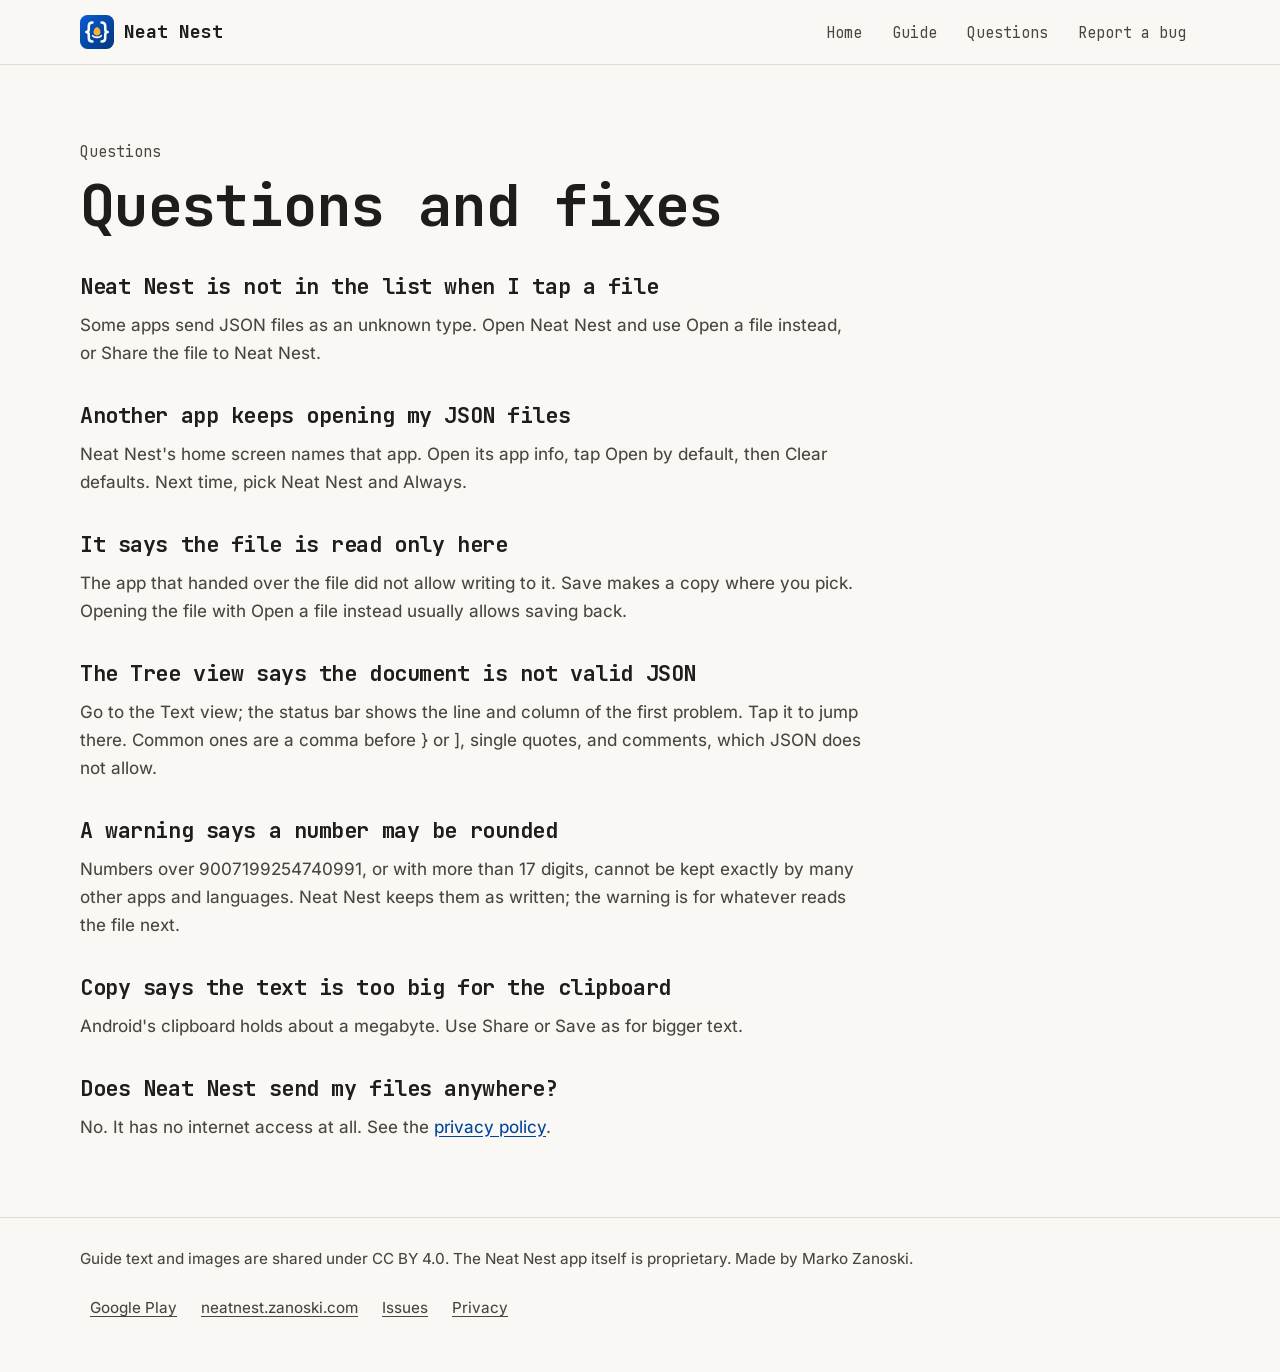
==== docs/faq.html @ 6b52fc8f "Neat Nest user guide and issue forms" ====
<!doctype html>
<html lang="en">
<head>
<meta charset="utf-8">
<meta name="viewport" content="width=device-width, initial-scale=1, viewport-fit=cover">
<title>Questions · Neat Nest user guide</title>
<meta name="description" content="Answers to common questions about Neat Nest.">
<meta property="og:title" content="Questions · Neat Nest user guide">
<meta property="og:description" content="Answers to common questions about Neat Nest.">
<link rel="icon" href="img/icon.svg" type="image/svg+xml">
<link rel="stylesheet" href="style.css">
</head>
<body>
<a class="skip" href="#main">Skip to content</a>
<header class="bar">
  <div class="wrap">
    <a class="brand" href="index.html"><img src="img/icon.svg" alt="" width="34" height="34"><span>Neat Nest</span></a>
    <nav aria-label="Guide pages"><a href="index.html">Home</a><a href="guide.html">Guide</a><a href="faq.html" aria-current="page">Questions</a><a href="report.html">Report a bug</a></nav>
  </div>
</header>
<main id="main" class="page">
  <div class="wrap">
    <p class="kicker">Questions</p>
    <h1>Questions and fixes</h1>
    <article>
    <h2>Neat Nest is not in the list when I tap a file</h2>
    <p>Some apps send JSON files as an unknown type. Open Neat Nest and use Open a file instead, or Share the file to Neat Nest.</p>
    <h2>Another app keeps opening my JSON files</h2>
    <p>Neat Nest's home screen names that app. Open its app info, tap Open by default, then Clear defaults. Next time, pick Neat Nest and Always.</p>
    <h2>It says the file is read only here</h2>
    <p>The app that handed over the file did not allow writing to it. Save makes a copy where you pick. Opening the file with Open a file instead usually allows saving back.</p>
    <h2>The Tree view says the document is not valid JSON</h2>
    <p>Go to the Text view; the status bar shows the line and column of the first problem. Tap it to jump there. Common ones are a comma before } or ], single quotes, and comments, which JSON does not allow.</p>
    <h2>A warning says a number may be rounded</h2>
    <p>Numbers over 9007199254740991, or with more than 17 digits, cannot be kept exactly by many other apps and languages. Neat Nest keeps them as written; the warning is for whatever reads the file next.</p>
    <h2>Copy says the text is too big for the clipboard</h2>
    <p>Android's clipboard holds about a megabyte. Use Share or Save as for bigger text.</p>
    <h2>Does Neat Nest send my files anywhere?</h2>
    <p>No. It has no internet access at all. See the <a href="https://neatnest.zanoski.com/privacy">privacy policy</a>.</p>
    </article>
  </div>
</main>
<footer>
  <div class="wrap">
    <span>Guide text and images are shared under CC BY 4.0. The Neat Nest app itself is proprietary. Made by Marko Zanoski.</span>
    <nav aria-label="Footer"><a href="https://play.google.com/store/apps/details?id=com.zanoshky.neatnest">Google Play</a><a href="https://neatnest.zanoski.com">neatnest.zanoski.com</a><a href="https://github.com/Zanoshky/neat-nest-app/issues">Issues</a><a href="https://neatnest.zanoski.com/privacy">Privacy</a></nav>
  </div>
</footer>
</body>
</html>
---- docs/style.css ----
@font-face { font-family: Inter; src: url(fonts/inter-regular.woff2) format("woff2"); font-weight: 400; font-display: swap; }
@font-face { font-family: Inter; src: url(fonts/inter-semibold.woff2) format("woff2"); font-weight: 600; font-display: swap; }
@font-face { font-family: "JetBrains Mono"; src: url(fonts/JetBrainsMono-Regular.woff2) format("woff2"); font-weight: 400; font-display: swap; }
@font-face { font-family: "JetBrains Mono"; src: url(fonts/JetBrainsMono-Bold.woff2) format("woff2"); font-weight: 700; font-display: swap; }

/* dev.zanoski.com's palette, the same one the app uses (Ink.kt), lifted to 7:1 for text. */
:root {
  color-scheme: light dark;
  --bg: #faf8f5; --card: #fff; --muted: #f2efe9; --hover: #efeae1; --border: #e1ddd6;
  --text: #1f1c19; --soft: #4b453f; --primary: #00449c; --on-primary: #f8fafc;
  --success: #0a5426; --warning: #6b4504; --danger: #9c0d0d;
  --k: #1f1c19; --s: #9a1010; --n: #0b5035; --l: #221199;
  --add: rgba(10, 84, 38, .12); --rem: rgba(156, 13, 13, .1); --chg: rgba(107, 69, 4, .13);
  --sans: Inter, system-ui, -apple-system, "Segoe UI", Roboto, sans-serif;
  --mono: "JetBrains Mono", ui-monospace, SFMono-Regular, Menlo, Consolas, monospace;
  --wrap: min(1120px, 100% - 40px);
}
@media (prefers-color-scheme: dark) {
  :root {
    --bg: #141217; --card: #1b191f; --muted: #232027; --hover: #2a2730; --border: #2d2a32;
    --text: #f1f0f4; --soft: #bab7c4; --primary: #80b8ff; --on-primary: #020817;
    --success: #1cce5e; --warning: #f7b23b; --danger: #f19e9e;
    --k: #f2abb1; --s: #a8d18a; --n: #dfac7c; --l: #dfac7c;
    --add: rgba(28, 206, 94, .15); --rem: rgba(241, 158, 158, .15); --chg: rgba(247, 178, 59, .15);
  }
}

* { box-sizing: border-box; }
html { -webkit-text-size-adjust: 100%; scroll-behavior: smooth; }
body { margin: 0; background: var(--bg); color: var(--text); font: 400 1.0625rem/1.65 var(--sans); }
a { color: var(--primary); text-underline-offset: .2em; }
:focus-visible { outline: 3px solid var(--primary); outline-offset: 3px; border-radius: 8px; }
.skip { position: absolute; left: 16px; top: -100px; z-index: 50; background: var(--card); color: var(--text); padding: 12px 18px; border-radius: 8px; border: 2px solid var(--primary); }
.skip:focus { top: 16px; }
.wrap { width: var(--wrap); margin-inline: auto; }
h1, h2, h3 { font-family: var(--mono); font-weight: 700; line-height: 1.15; margin: 0; letter-spacing: -.02em; text-wrap: balance; }
h1 { font-size: clamp(2.1rem, 5vw, 3.6rem); }
h2 { font-size: clamp(1.6rem, 3.2vw, 2.4rem); }
h3 { font-size: 1.15rem; }
p { margin: 0; }
img { max-width: 100%; height: auto; }

/* Top bar */
.bar { position: sticky; top: 0; z-index: 20; background: color-mix(in srgb, var(--bg) 88%, transparent); backdrop-filter: blur(12px); -webkit-backdrop-filter: blur(12px); border-bottom: 1px solid var(--border); }
.bar .wrap { display: flex; align-items: center; gap: 12px; min-height: 64px; }
.brand { display: inline-flex; align-items: center; gap: 10px; min-height: 48px; color: var(--text); text-decoration: none; font: 700 1.15rem/1 var(--mono); }
.brand img { width: 34px; height: 34px; }
.bar nav { margin-left: auto; display: flex; gap: 2px; align-items: center; }
.bar nav a { display: inline-flex; align-items: center; min-height: 48px; padding: 0 14px; border-radius: 8px; color: var(--soft); text-decoration: none; font: 400 .95rem var(--mono); }
.bar nav a:hover { background: var(--hover); color: var(--text); }
.bar nav a.get { background: var(--primary); color: var(--on-primary); margin-left: 6px; }
@media (max-width: 760px) { .bar nav .hide-s { display: none; } }

.btn { display: inline-flex; align-items: center; gap: 10px; min-height: 52px; padding: 0 22px; border-radius: 8px; font: 400 1rem var(--mono); text-decoration: none; border: 1px solid var(--border); background: var(--card); color: var(--text); }
.btn:hover { background: var(--hover); }
.btn.main { background: var(--primary); color: var(--on-primary); border-color: var(--primary); }
.btn svg { width: 20px; height: 20px; }

/* Hero */
.hero { padding: clamp(36px, 7vw, 88px) 0 clamp(40px, 6vw, 72px); display: grid; grid-template-columns: 1.05fr .95fr; gap: clamp(28px, 5vw, 64px); align-items: center; }
.hero .over { font: 400 .95rem var(--mono); color: var(--soft); margin-bottom: 16px; }
.hero .lead { margin-top: 20px; font-size: clamp(1.1rem, 1.6vw, 1.25rem); color: var(--soft); max-width: 34em; }
.cta { display: flex; flex-wrap: wrap; gap: 12px; margin-top: 28px; }
.price { margin-top: 18px; color: var(--soft); font-size: .98rem; }
.price b { font: 700 1.3rem var(--mono); color: var(--text); margin-right: 6px; }
@media (max-width: 900px) { .hero { grid-template-columns: 1fr; } }

/* The editor, drawn as in the app */
.ed { background: var(--card); border: 1px solid var(--border); border-radius: 12px; overflow: hidden; font: 400 .9rem/1.6 var(--mono); box-shadow: 0 20px 50px -24px rgba(0, 0, 0, .25); }
.ed .tb { display: flex; flex-wrap: wrap; align-items: center; gap: 6px; padding: 8px; border-bottom: 1px solid var(--border); }
.tabs { display: inline-flex; background: var(--muted); border-radius: 8px; padding: 3px; }
.tabs span { padding: 6px 12px; border-radius: 6px; color: var(--soft); }
.tabs span.on { background: var(--card); color: var(--text); font-weight: 700; border: 1px solid var(--border); }
.badge { display: inline-block; border-radius: 999px; padding: 2px 10px; font: 700 .78rem var(--mono); }
.b-add { color: var(--success); background: var(--add); } .b-rem { color: var(--danger); background: var(--rem); } .b-chg { color: var(--warning); background: var(--chg); }
.rows { padding: 6px 0 10px; }
.row { display: grid; grid-template-columns: 22px 1fr; padding: 3px 12px 3px 6px; white-space: nowrap; overflow: hidden; text-overflow: ellipsis; }
.row i { font-style: normal; text-align: center; color: var(--soft); }
.row.chg { background: var(--chg); } .row.chg i { color: var(--warning); }
.row.add { background: var(--add); } .row.add i { color: var(--success); }
.row.rem { background: var(--rem); } .row.rem i { color: var(--danger); }
.d1 { padding-left: 16px; } .d2 { padding-left: 32px; }
.k { color: var(--k); font-weight: 700; } .s { color: var(--s); } .n { color: var(--n); } .l { color: var(--l); } .p { color: var(--soft); }
.ts { color: var(--success); } .tn { color: var(--primary); } .tb2 { color: var(--warning); }
.pill { background: var(--muted); color: var(--soft); border-radius: 4px; padding: 0 5px; font-size: .78rem; }
.st { display: flex; justify-content: space-between; gap: 12px; padding: 8px 12px; border-top: 1px solid var(--border); font-size: .8rem; color: var(--soft); }
.st .ok { color: var(--success); }

/* Sections */
section { padding: clamp(40px, 6vw, 80px) 0; border-top: 1px solid var(--border); }
section > .wrap > p.sub { margin-top: 12px; color: var(--soft); max-width: 44em; font-size: 1.1rem; }
.grid { display: grid; grid-template-columns: repeat(auto-fit, minmax(260px, 1fr)); gap: 16px; margin-top: 32px; }
.card { background: var(--card); border: 1px solid var(--border); border-radius: 12px; padding: 22px; }
.card h3 { display: flex; align-items: center; gap: 10px; }
.card h3 svg { width: 22px; height: 22px; color: var(--primary); flex: none; }
.card p { margin-top: 10px; color: var(--soft); }
.shots { display: grid; grid-template-columns: repeat(auto-fit, minmax(200px, 1fr)); gap: 16px; margin-top: 32px; }
.shots figure { margin: 0; }
.shots img { border-radius: 14px; border: 1px solid var(--border); display: block; }
.shots figcaption { margin-top: 8px; color: var(--soft); font-size: .95rem; }
.steps { margin: 24px 0 0; padding-left: 1.4em; display: grid; gap: 10px; max-width: 44em; }
.faq { margin-top: 28px; display: grid; gap: 12px; max-width: 52em; }
.faq details { background: var(--card); border: 1px solid var(--border); border-radius: 12px; padding: 4px 20px; }
.faq summary { cursor: pointer; min-height: 52px; display: flex; align-items: center; font-weight: 600; }
.faq details p { padding: 0 0 18px; color: var(--soft); }

/* Policy pages */
.doc { padding: clamp(32px, 6vw, 72px) 0; }
.doc article { max-width: 46em; }
.doc h2 { font-size: 1.35rem; margin-top: 36px; }
.doc p, .doc li { color: var(--soft); }
.doc p { margin-top: 14px; }
.doc ul { padding-left: 1.2em; }
.doc li { margin-top: 8px; }
.doc strong { color: var(--text); }
.eff { font: 400 .9rem var(--mono); }

footer { border-top: 1px solid var(--border); padding: 28px 0 40px; color: var(--soft); font-size: .95rem; }
footer .wrap { display: flex; flex-wrap: wrap; gap: 12px 24px; justify-content: space-between; align-items: center; }
footer nav { display: flex; flex-wrap: wrap; gap: 4px; }
footer nav a { display: inline-flex; align-items: center; min-height: 48px; padding: 0 10px; color: var(--soft); }
footer a[aria-current] { color: var(--text); }

@media (prefers-reduced-motion: reduce) { html { scroll-behavior: auto; } }

/* Guide pages */
.page { padding: clamp(28px, 5vw, 64px) 0 clamp(40px, 6vw, 80px); }
.page article { max-width: 46em; }
.page h1 { margin-bottom: 8px; }
.page h2 { font-size: 1.35rem; margin-top: 36px; }
.page p, .page li, .page dd { color: var(--soft); }
.page p { margin-top: 12px; }
.page dl { margin: 12px 0 0; }
.page dt { font: 700 1rem var(--mono); color: var(--text); margin-top: 14px; }
.page dd { margin: 4px 0 0; }
.kicker { font: 400 .95rem var(--mono); color: var(--soft); margin-bottom: 10px; }
code { font-family: var(--mono); font-size: .92em; background: var(--muted); padding: 1px 6px; border-radius: 4px; color: var(--text); }
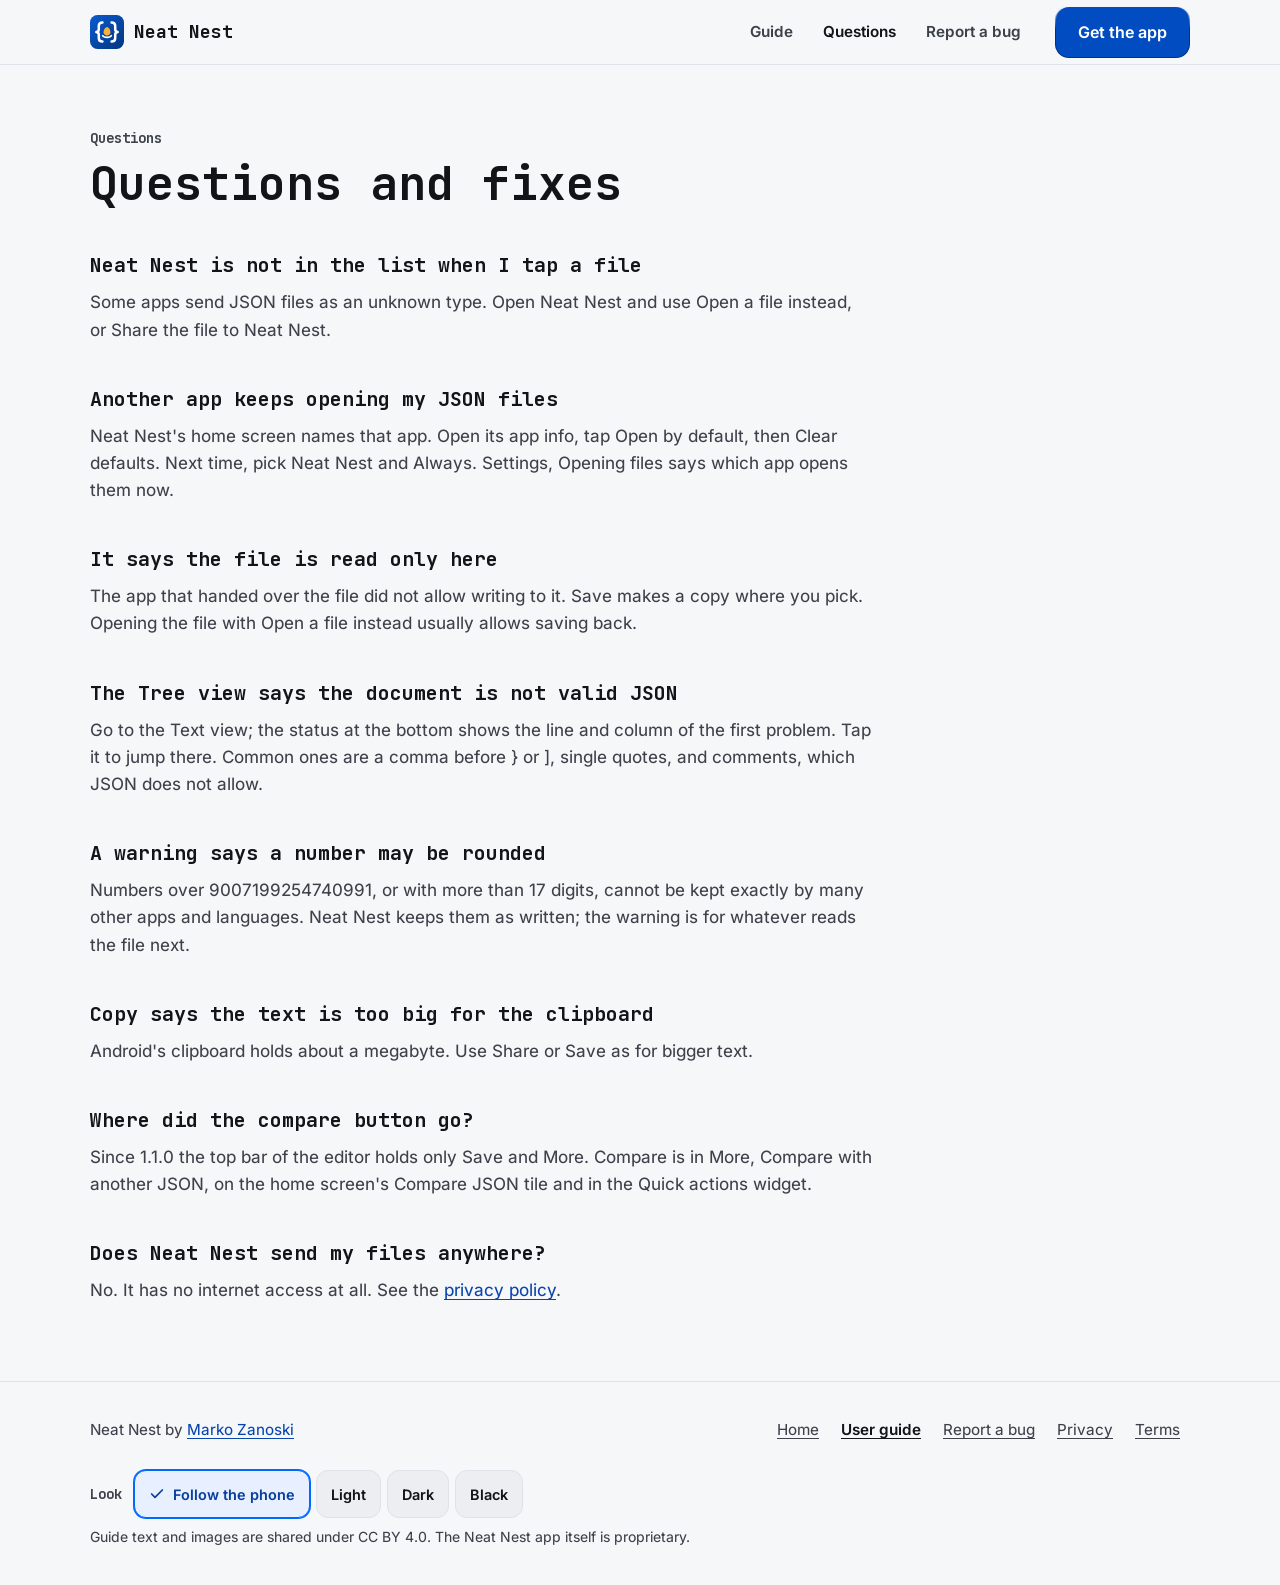
==== commit cce45f83: "Guide on the Zanoshky Standard, written for app 1.1.0 The pages take the shared tokens and parts (mo" ====
--- a/docs/faq.html
+++ b/docs/faq.html
@@ -5,9 +5,14 @@
 <meta name="viewport" content="width=device-width, initial-scale=1, viewport-fit=cover">
 <title>Questions · Neat Nest user guide</title>
 <meta name="description" content="Answers to common questions about Neat Nest.">
+<meta name="theme-color" content="#f6f7f9" media="(prefers-color-scheme: light)">
+<meta name="theme-color" content="#000000" media="(prefers-color-scheme: dark)">
+<script>try{var l=localStorage.getItem('look');if(l==='light'||l==='dark'||l==='black')document.documentElement.dataset.look=l}catch(e){}</script>
 <meta property="og:title" content="Questions · Neat Nest user guide">
 <meta property="og:description" content="Answers to common questions about Neat Nest.">
 <link rel="icon" href="img/icon.svg" type="image/svg+xml">
+<link rel="preload" href="fonts/JetBrainsMono-Bold.woff2" as="font" type="font/woff2" crossorigin>
+<link rel="preload" href="fonts/inter-regular.woff2" as="font" type="font/woff2" crossorigin>
 <link rel="stylesheet" href="style.css">
 </head>
 <body>
@@ -15,7 +20,8 @@
 <header class="bar">
   <div class="wrap">
     <a class="brand" href="index.html"><img src="img/icon.svg" alt="" width="34" height="34"><span>Neat Nest</span></a>
-    <nav aria-label="Guide pages"><a href="index.html">Home</a><a href="guide.html">Guide</a><a href="faq.html" aria-current="page">Questions</a><a href="report.html">Report a bug</a></nav>
+    <nav class="pages" aria-label="Guide pages"><a href="guide.html">Guide</a><a href="faq.html" aria-current="page">Questions</a><a href="report.html">Report a bug</a></nav>
+    <a class="key filled get" href="https://play.google.com/store/apps/details?id=com.zanoshky.neatnest">Get the app</a>
   </div>
 </header>
 <main id="main" class="page">
@@ -26,15 +32,17 @@
     <h2>Neat Nest is not in the list when I tap a file</h2>
     <p>Some apps send JSON files as an unknown type. Open Neat Nest and use Open a file instead, or Share the file to Neat Nest.</p>
     <h2>Another app keeps opening my JSON files</h2>
-    <p>Neat Nest's home screen names that app. Open its app info, tap Open by default, then Clear defaults. Next time, pick Neat Nest and Always.</p>
+    <p>Neat Nest's home screen names that app. Open its app info, tap Open by default, then Clear defaults. Next time, pick Neat Nest and Always. Settings, Opening files says which app opens them now.</p>
     <h2>It says the file is read only here</h2>
     <p>The app that handed over the file did not allow writing to it. Save makes a copy where you pick. Opening the file with Open a file instead usually allows saving back.</p>
     <h2>The Tree view says the document is not valid JSON</h2>
-    <p>Go to the Text view; the status bar shows the line and column of the first problem. Tap it to jump there. Common ones are a comma before } or ], single quotes, and comments, which JSON does not allow.</p>
+    <p>Go to the Text view; the status at the bottom shows the line and column of the first problem. Tap it to jump there. Common ones are a comma before } or ], single quotes, and comments, which JSON does not allow.</p>
     <h2>A warning says a number may be rounded</h2>
     <p>Numbers over 9007199254740991, or with more than 17 digits, cannot be kept exactly by many other apps and languages. Neat Nest keeps them as written; the warning is for whatever reads the file next.</p>
     <h2>Copy says the text is too big for the clipboard</h2>
     <p>Android's clipboard holds about a megabyte. Use Share or Save as for bigger text.</p>
+    <h2>Where did the compare button go?</h2>
+    <p>Since 1.1.0 the top bar of the editor holds only Save and More. Compare is in More, Compare with another JSON, on the home screen's Compare JSON tile and in the Quick actions widget.</p>
     <h2>Does Neat Nest send my files anywhere?</h2>
     <p>No. It has no internet access at all. See the <a href="https://neatnest.zanoski.com/privacy">privacy policy</a>.</p>
     </article>
@@ -42,9 +50,24 @@
 </main>
 <footer>
   <div class="wrap">
-    <span>Guide text and images are shared under CC BY 4.0. The Neat Nest app itself is proprietary. Made by Marko Zanoski.</span>
-    <nav aria-label="Footer"><a href="https://play.google.com/store/apps/details?id=com.zanoshky.neatnest">Google Play</a><a href="https://neatnest.zanoski.com">neatnest.zanoski.com</a><a href="https://github.com/Zanoshky/neat-nest-app/issues">Issues</a><a href="https://neatnest.zanoski.com/privacy">Privacy</a></nav>
+    <span class="by">Neat Nest by <a href="https://zanoski.com">Marko Zanoski</a></span>
+    <nav aria-label="Footer"><a href="https://neatnest.zanoski.com">Home</a><a href="index.html" aria-current="page">User guide</a><a href="report.html">Report a bug</a><a href="https://neatnest.zanoski.com/privacy">Privacy</a><a href="https://neatnest.zanoski.com/terms">Terms</a></nav>
+    <div class="looks" role="group" aria-label="Look"><span aria-hidden="true">Look</span><button type="button" data-look="auto" aria-pressed="false"><svg viewBox="0 0 24 24" fill="none" stroke="currentColor" stroke-width="2.6" stroke-linecap="round" stroke-linejoin="round" aria-hidden="true"><path d="M20 6 9 17l-5-5"/></svg>Follow the phone</button><button type="button" data-look="light" aria-pressed="false"><svg viewBox="0 0 24 24" fill="none" stroke="currentColor" stroke-width="2.6" stroke-linecap="round" stroke-linejoin="round" aria-hidden="true"><path d="M20 6 9 17l-5-5"/></svg>Light</button><button type="button" data-look="dark" aria-pressed="false"><svg viewBox="0 0 24 24" fill="none" stroke="currentColor" stroke-width="2.6" stroke-linecap="round" stroke-linejoin="round" aria-hidden="true"><path d="M20 6 9 17l-5-5"/></svg>Dark</button><button type="button" data-look="black" aria-pressed="false"><svg viewBox="0 0 24 24" fill="none" stroke="currentColor" stroke-width="2.6" stroke-linecap="round" stroke-linejoin="round" aria-hidden="true"><path d="M20 6 9 17l-5-5"/></svg>Black</button></div>
+    <p class="lic">Guide text and images are shared under CC BY 4.0. The Neat Nest app itself is proprietary.</p>
   </div>
 </footer>
+<script>
+(function () {
+  var html = document.documentElement, bs = document.querySelectorAll('.looks button');
+  function show() { var cur = html.dataset.look || 'auto'; bs.forEach(function (b) { b.setAttribute('aria-pressed', String(b.dataset.look === cur)); }); }
+  bs.forEach(function (b) { b.addEventListener('click', function () {
+    var l = b.dataset.look;
+    if (l === 'auto') delete html.dataset.look; else html.dataset.look = l;
+    try { if (l === 'auto') localStorage.removeItem('look'); else localStorage.setItem('look', l); } catch (e) {}
+    show();
+  }); });
+  show();
+})();
+</script>
 </body>
 </html>
--- a/docs/style.css
+++ b/docs/style.css
@@ -1,137 +1,416 @@
-@font-face { font-family: Inter; src: url(fonts/inter-regular.woff2) format("woff2"); font-weight: 400; font-display: swap; }
-@font-face { font-family: Inter; src: url(fonts/inter-semibold.woff2) format("woff2"); font-weight: 600; font-display: swap; }
-@font-face { font-family: "JetBrains Mono"; src: url(fonts/JetBrainsMono-Regular.woff2) format("woff2"); font-weight: 400; font-display: swap; }
-@font-face { font-family: "JetBrains Mono"; src: url(fonts/JetBrainsMono-Bold.woff2) format("woff2"); font-weight: 700; font-display: swap; }
-
-/* dev.zanoski.com's palette, the same one the app uses (Ink.kt), lifted to 7:1 for text. */
+/* Zanoshky Standard tokens for the web. Generated by build.py from tokens.json: edit that, then run it.
+   Light by default; the phone's dark setting gives Black, as the approved mockup pages do;
+   data-look on <html> picks one: light, dark, black, or auto (follow the phone). */
 :root {
   color-scheme: light dark;
-  --bg: #faf8f5; --card: #fff; --muted: #f2efe9; --hover: #efeae1; --border: #e1ddd6;
-  --text: #1f1c19; --soft: #4b453f; --primary: #00449c; --on-primary: #f8fafc;
-  --success: #0a5426; --warning: #6b4504; --danger: #9c0d0d;
-  --k: #1f1c19; --s: #9a1010; --n: #0b5035; --l: #221199;
-  --add: rgba(10, 84, 38, .12); --rem: rgba(156, 13, 13, .1); --chg: rgba(107, 69, 4, .13);
-  --sans: Inter, system-ui, -apple-system, "Segoe UI", Roboto, sans-serif;
-  --mono: "JetBrains Mono", ui-monospace, SFMono-Regular, Menlo, Consolas, monospace;
-  --wrap: min(1120px, 100% - 40px);
+  --zs-fill: #004cc0;
+  --zs-on-fill: #ffffff;
+  --zs-glow: #0068ff;
+  --zs-mono: "JetBrains Mono", ui-monospace, "SF Mono", Menlo, Consolas, monospace;
+  --zs-sans: "Inter", system-ui, -apple-system, "Segoe UI", Roboto, sans-serif;
+  --zs-fs: 1;
+  --zs-type-screen-title: calc(27px * var(--zs-fs));
+  --zs-type-app-bar-title: calc(22px * var(--zs-fs));
+  --zs-type-pro-headline: calc(22px * var(--zs-fs));
+  --zs-type-sheet-title: calc(18px * var(--zs-fs));
+  --zs-type-sheet-title-big: calc(22px * var(--zs-fs));
+  --zs-type-section-label: calc(13px * var(--zs-fs));
+  --zs-type-panel-value: calc(19px * var(--zs-fs));
+  --zs-type-number: calc(20px * var(--zs-fs));
+  --zs-type-version: calc(17px * var(--zs-fs));
+  --zs-type-body: calc(15px * var(--zs-fs));
+  --zs-type-key: calc(15px * var(--zs-fs));
+  --zs-type-key-main: calc(16px * var(--zs-fs));
+  --zs-type-header-key: calc(13px * var(--zs-fs));
+  --zs-type-item-name: calc(15px * var(--zs-fs));
+  --zs-type-feature-name: calc(15px * var(--zs-fs));
+  --zs-type-pitch: calc(14.5px * var(--zs-fs));
+  --zs-type-hint: calc(14px * var(--zs-fs));
+  --zs-type-small: calc(13.5px * var(--zs-fs));
+  --zs-type-feature-line: calc(13px * var(--zs-fs));
+  --zs-type-nav-label: calc(12.5px * var(--zs-fs));
+  --zs-type-chip: calc(12.5px * var(--zs-fs));
+  --zs-type-meta: calc(12.5px * var(--zs-fs));
+  --zs-type-axis: calc(12px * var(--zs-fs));
+  --zs-r-plate: 16px;
+  --zs-r-key: 14px;
+  --zs-r-key-focus-inner: 10px;
+  --zs-r-header-key: 12px;
+  --zs-r-icon-button: 12px;
+  --zs-r-row: 12px;
+  --zs-r-note: 12px;
+  --zs-r-theme-tile: 14px;
+  --zs-r-tile-preview: 9px;
+  --zs-r-feature-tile: 10px;
+  --zs-r-list-icon: 10px;
+  --zs-r-sheet-top: 24px;
+  --zs-r-grab: 4px;
+  --zs-r-pill: 999px;
+  --zs-r-chip: 999px;
+  --zs-r-switch: 999px;
+  --zs-key-h: 52px;
+  --zs-header-key-h: 48px;
+  --zs-touch: 48px;
+  --zs-row-h: 52px;
+  --zs-item-h: 56px;
+  --zs-nav-item-h: 56px;
+  --zs-pill-w: 60px;
+  --zs-pill-h: 32px;
+  --zs-pro-row-h: 60px;
+  --zs-content-max: 1100px;
+  --zs-press-ms: 70ms;
+  --zs-release-ms: 140ms;
+  --zs-look-ms: 250ms;
+  --zs-pill-ms: 200ms;
+  --zs-s0: 2px;
+  --zs-s1: 4px;
+  --zs-s2: 6px;
+  --zs-s3: 8px;
+  --zs-s4: 10px;
+  --zs-s5: 12px;
+  --zs-s6: 14px;
+  --zs-s7: 16px;
+  --zs-s8: 18px;
+  --zs-s9: 22px;
+  --zs-s10: 26px;
+  --zs-s11: 28px;
+  --zs-s12: 32px;
+  --zs-s13: 48px;
+  --zs-ground: #f6f7f9;
+  --zs-plate: #ffffff;
+  --zs-well: #eceef2;
+  --zs-line: #dfe2e8;
+  --zs-edge: #7b808c;
+  --zs-bevel: #ffffff;
+  --zs-text: #121418;
+  --zs-soft: #3d414a;
+  --zs-blue: #0a45ad;
+  --zs-on-blue: #ffffff;
+  --zs-ok: #0a5530;
+  --zs-warn: #5c3a00;
+  --zs-bad: #931313;
+  --zs-scrim: rgba(18,20,24,.38);
+  --zs-chosen: #e8f0ff;
+  --zs-on-chosen: #0a3f9e;
+  --zs-risky-fill: #fde8e7;
+  --zs-risky-text: #8a1010;
+  --zs-risky-line: #d42a20;
+  --zs-live-dot: #1a7f4b;
 }
 @media (prefers-color-scheme: dark) {
-  :root {
-    --bg: #141217; --card: #1b191f; --muted: #232027; --hover: #2a2730; --border: #2d2a32;
-    --text: #f1f0f4; --soft: #bab7c4; --primary: #80b8ff; --on-primary: #020817;
-    --success: #1cce5e; --warning: #f7b23b; --danger: #f19e9e;
-    --k: #f2abb1; --s: #a8d18a; --n: #dfac7c; --l: #dfac7c;
-    --add: rgba(28, 206, 94, .15); --rem: rgba(241, 158, 158, .15); --chg: rgba(247, 178, 59, .15);
+  :root:not([data-look]), :root[data-look="auto"] {
+    --zs-ground: #000000;
+    --zs-plate: #0d0d10;
+    --zs-well: #16171b;
+    --zs-line: #24252b;
+    --zs-edge: #646771;
+    --zs-bevel: #34363e;
+    --zs-text: #ffffff;
+    --zs-soft: #b6b8c0;
+    --zs-blue: #7aaeff;
+    --zs-on-blue: #04132e;
+    --zs-ok: #6fdc9b;
+    --zs-warn: #f2c06b;
+    --zs-bad: #ff9d97;
+    --zs-scrim: rgba(0,0,0,.6);
+    --zs-chosen: #0a2350;
+    --zs-on-chosen: #ffffff;
+    --zs-risky-fill: #2a0d10;
+    --zs-risky-text: #ffb4ae;
+    --zs-risky-line: #ff5a4f;
+    --zs-live-dot: #3ecf8e;
   }
 }
+:root[data-look="light"] {
+  color-scheme: light;
+  --zs-ground: #f6f7f9;
+  --zs-plate: #ffffff;
+  --zs-well: #eceef2;
+  --zs-line: #dfe2e8;
+  --zs-edge: #7b808c;
+  --zs-bevel: #ffffff;
+  --zs-text: #121418;
+  --zs-soft: #3d414a;
+  --zs-blue: #0a45ad;
+  --zs-on-blue: #ffffff;
+  --zs-ok: #0a5530;
+  --zs-warn: #5c3a00;
+  --zs-bad: #931313;
+  --zs-scrim: rgba(18,20,24,.38);
+  --zs-chosen: #e8f0ff;
+  --zs-on-chosen: #0a3f9e;
+  --zs-risky-fill: #fde8e7;
+  --zs-risky-text: #8a1010;
+  --zs-risky-line: #d42a20;
+  --zs-live-dot: #1a7f4b;
+}
+:root[data-look="dark"] {
+  color-scheme: dark;
+  --zs-ground: #111215;
+  --zs-plate: #18191d;
+  --zs-well: #1f2126;
+  --zs-line: #2a2c33;
+  --zs-edge: #6c707b;
+  --zs-bevel: #3a3d46;
+  --zs-text: #eceef2;
+  --zs-soft: #b5b8c1;
+  --zs-blue: #86b6ff;
+  --zs-on-blue: #04132e;
+  --zs-ok: #6fdc9b;
+  --zs-warn: #f2c06b;
+  --zs-bad: #ff9d97;
+  --zs-scrim: rgba(0,0,0,.55);
+  --zs-chosen: #0a2350;
+  --zs-on-chosen: #ffffff;
+  --zs-risky-fill: #2a0d10;
+  --zs-risky-text: #ffb4ae;
+  --zs-risky-line: #ff5a4f;
+  --zs-live-dot: #3ecf8e;
+}
+:root[data-look="black"] {
+  color-scheme: dark;
+  --zs-ground: #000000;
+  --zs-plate: #0d0d10;
+  --zs-well: #16171b;
+  --zs-line: #24252b;
+  --zs-edge: #646771;
+  --zs-bevel: #34363e;
+  --zs-text: #ffffff;
+  --zs-soft: #b6b8c0;
+  --zs-blue: #7aaeff;
+  --zs-on-blue: #04132e;
+  --zs-ok: #6fdc9b;
+  --zs-warn: #f2c06b;
+  --zs-bad: #ff9d97;
+  --zs-scrim: rgba(0,0,0,.6);
+  --zs-chosen: #0a2350;
+  --zs-on-chosen: #ffffff;
+  --zs-risky-fill: #2a0d10;
+  --zs-risky-text: #ffb4ae;
+  --zs-risky-line: #ff5a4f;
+  --zs-live-dot: #3ecf8e;
+}
+@media (prefers-reduced-motion: reduce) { :root { --zs-press-ms: 0ms; --zs-release-ms: 0ms; --zs-look-ms: 0ms; --zs-pill-ms: 0ms; } }
+
+/* Neat Nest user guide, on the Zanoshky Standard. build.py writes docs/style.css as tokens.css (the shared --zs-*
+   tokens) followed by this file, so the page loads one stylesheet. */
+
+@font-face { font-family: Inter; src: url(fonts/inter-regular.woff2) format("woff2"); font-weight: 400; font-display: swap; }
+@font-face { font-family: Inter; src: url(fonts/inter-semibold.woff2) format("woff2"); font-weight: 500 600; font-display: swap; }
+/* One file holds every weight of JetBrains Mono (the old Regular file was a byte for byte copy of it). */
+@font-face { font-family: "JetBrains Mono"; src: url(fonts/JetBrainsMono-Bold.woff2) format("woff2"); font-weight: 400 800; font-display: swap; }
+
+:root { --wrap: min(1100px, 100% - 40px); --phone-r: 26px; }
 
 * { box-sizing: border-box; }
-html { -webkit-text-size-adjust: 100%; scroll-behavior: smooth; }
-body { margin: 0; background: var(--bg); color: var(--text); font: 400 1.0625rem/1.65 var(--sans); }
-a { color: var(--primary); text-underline-offset: .2em; }
-:focus-visible { outline: 3px solid var(--primary); outline-offset: 3px; border-radius: 8px; }
-.skip { position: absolute; left: 16px; top: -100px; z-index: 50; background: var(--card); color: var(--text); padding: 12px 18px; border-radius: 8px; border: 2px solid var(--primary); }
-.skip:focus { top: 16px; }
+html { -webkit-text-size-adjust: 100%; scroll-behavior: smooth; background: var(--zs-ground); }
+body { margin: 0; background: var(--zs-ground); color: var(--zs-text); font: 400 1.0625rem/1.6 var(--zs-sans); transition: background var(--zs-look-ms), color var(--zs-look-ms); }
+a { color: var(--zs-blue); text-underline-offset: .2em; }
+:focus-visible { outline: 2px solid var(--zs-glow); outline-offset: 3px; border-radius: 10px; }
+.skip { position: absolute; left: 16px; top: -100px; z-index: 50; background: var(--zs-plate); color: var(--zs-text); padding: 12px 18px; border-radius: var(--zs-r-row); border: 1px solid var(--zs-line); }
+.skip:focus { top: 12px; }
 .wrap { width: var(--wrap); margin-inline: auto; }
-h1, h2, h3 { font-family: var(--mono); font-weight: 700; line-height: 1.15; margin: 0; letter-spacing: -.02em; text-wrap: balance; }
-h1 { font-size: clamp(2.1rem, 5vw, 3.6rem); }
-h2 { font-size: clamp(1.6rem, 3.2vw, 2.4rem); }
-h3 { font-size: 1.15rem; }
+h1, h2, h3 { font-family: var(--zs-mono); font-weight: 700; line-height: 1.15; margin: 0; text-wrap: balance; }
+h1 { font-size: clamp(1.9rem, 4.2vw, 2.9rem); }
+h2 { font-size: clamp(1.5rem, 3vw, 2.1rem); }
+h3 { font-size: 1.05rem; }
 p { margin: 0; }
 img { max-width: 100%; height: auto; }
-
-/* Top bar */
-.bar { position: sticky; top: 0; z-index: 20; background: color-mix(in srgb, var(--bg) 88%, transparent); backdrop-filter: blur(12px); -webkit-backdrop-filter: blur(12px); border-bottom: 1px solid var(--border); }
+svg { flex: none; }
+
+/* Top bar: the ground colour, one line under it, 64 tall. */
+.bar { position: sticky; top: 0; z-index: 20; background: var(--zs-ground); border-bottom: 1px solid var(--zs-line); }
 .bar .wrap { display: flex; align-items: center; gap: 12px; min-height: 64px; }
-.brand { display: inline-flex; align-items: center; gap: 10px; min-height: 48px; color: var(--text); text-decoration: none; font: 700 1.15rem/1 var(--mono); }
+.brand { display: inline-flex; align-items: center; gap: 10px; min-height: 48px; color: var(--zs-text); text-decoration: none; font: 700 1.125rem/1 var(--zs-mono); border-radius: var(--zs-r-row); }
 .brand img { width: 34px; height: 34px; }
 .bar nav { margin-left: auto; display: flex; gap: 2px; align-items: center; }
-.bar nav a { display: inline-flex; align-items: center; min-height: 48px; padding: 0 14px; border-radius: 8px; color: var(--soft); text-decoration: none; font: 400 .95rem var(--mono); }
-.bar nav a:hover { background: var(--hover); color: var(--text); }
-.bar nav a.get { background: var(--primary); color: var(--on-primary); margin-left: 6px; }
-@media (max-width: 760px) { .bar nav .hide-s { display: none; } }
-
-.btn { display: inline-flex; align-items: center; gap: 10px; min-height: 52px; padding: 0 22px; border-radius: 8px; font: 400 1rem var(--mono); text-decoration: none; border: 1px solid var(--border); background: var(--card); color: var(--text); }
-.btn:hover { background: var(--hover); }
-.btn.main { background: var(--primary); color: var(--on-primary); border-color: var(--primary); }
-.btn svg { width: 20px; height: 20px; }
-
-/* Hero */
-.hero { padding: clamp(36px, 7vw, 88px) 0 clamp(40px, 6vw, 72px); display: grid; grid-template-columns: 1.05fr .95fr; gap: clamp(28px, 5vw, 64px); align-items: center; }
-.hero .over { font: 400 .95rem var(--mono); color: var(--soft); margin-bottom: 16px; }
-.hero .lead { margin-top: 20px; font-size: clamp(1.1rem, 1.6vw, 1.25rem); color: var(--soft); max-width: 34em; }
-.cta { display: flex; flex-wrap: wrap; gap: 12px; margin-top: 28px; }
-.price { margin-top: 18px; color: var(--soft); font-size: .98rem; }
-.price b { font: 700 1.3rem var(--mono); color: var(--text); margin-right: 6px; }
-@media (max-width: 900px) { .hero { grid-template-columns: 1fr; } }
-
-/* The editor, drawn as in the app */
-.ed { background: var(--card); border: 1px solid var(--border); border-radius: 12px; overflow: hidden; font: 400 .9rem/1.6 var(--mono); box-shadow: 0 20px 50px -24px rgba(0, 0, 0, .25); }
-.ed .tb { display: flex; flex-wrap: wrap; align-items: center; gap: 6px; padding: 8px; border-bottom: 1px solid var(--border); }
-.tabs { display: inline-flex; background: var(--muted); border-radius: 8px; padding: 3px; }
-.tabs span { padding: 6px 12px; border-radius: 6px; color: var(--soft); }
-.tabs span.on { background: var(--card); color: var(--text); font-weight: 700; border: 1px solid var(--border); }
-.badge { display: inline-block; border-radius: 999px; padding: 2px 10px; font: 700 .78rem var(--mono); }
-.b-add { color: var(--success); background: var(--add); } .b-rem { color: var(--danger); background: var(--rem); } .b-chg { color: var(--warning); background: var(--chg); }
-.rows { padding: 6px 0 10px; }
-.row { display: grid; grid-template-columns: 22px 1fr; padding: 3px 12px 3px 6px; white-space: nowrap; overflow: hidden; text-overflow: ellipsis; }
-.row i { font-style: normal; text-align: center; color: var(--soft); }
-.row.chg { background: var(--chg); } .row.chg i { color: var(--warning); }
-.row.add { background: var(--add); } .row.add i { color: var(--success); }
-.row.rem { background: var(--rem); } .row.rem i { color: var(--danger); }
-.d1 { padding-left: 16px; } .d2 { padding-left: 32px; }
-.k { color: var(--k); font-weight: 700; } .s { color: var(--s); } .n { color: var(--n); } .l { color: var(--l); } .p { color: var(--soft); }
-.ts { color: var(--success); } .tn { color: var(--primary); } .tb2 { color: var(--warning); }
-.pill { background: var(--muted); color: var(--soft); border-radius: 4px; padding: 0 5px; font-size: .78rem; }
-.st { display: flex; justify-content: space-between; gap: 12px; padding: 8px 12px; border-top: 1px solid var(--border); font-size: .8rem; color: var(--soft); }
-.st .ok { color: var(--success); }
+.bar nav a { display: inline-flex; align-items: center; min-height: 48px; padding: 0 14px; border-radius: var(--zs-r-row); color: var(--zs-soft); text-decoration: none; font-weight: 500; font-size: .95rem; }
+.bar nav a:hover { background: var(--zs-well); color: var(--zs-text); }
+.bar nav a[aria-current] { color: var(--zs-text); }
+.bar nav a.key { margin-left: 8px; min-height: 48px; padding: 0 18px; font-size: .95rem; }
+@media (max-width: 760px) { .bar nav .lesser { display: none; } }
+
+/* Keys: 52 tall, 14 corners, filled for the one main action, tonal for the rest, lit from above. */
+.key { display: inline-flex; align-items: center; justify-content: center; gap: 10px; min-height: var(--zs-key-h); padding: 0 22px; border-radius: var(--zs-r-key); border: 1px solid transparent; font: 600 1rem var(--zs-sans); text-decoration: none; cursor: pointer; transition: transform var(--zs-release-ms) ease, filter var(--zs-release-ms) ease; }
+.key:active { transform: scale(.97); transition-duration: var(--zs-press-ms); }
+.key svg { width: 20px; height: 20px; }
+.key.filled { color: var(--zs-on-fill); background: linear-gradient(var(--zs-fill), var(--zs-fill)) padding-box, linear-gradient(to bottom, rgba(255,255,255,.32), color-mix(in srgb, var(--zs-fill) 65%, #000) 45%) border-box; }
+.bar nav a.key.filled, .bar nav a.key.filled:hover { color: var(--zs-on-fill); background: linear-gradient(var(--zs-fill), var(--zs-fill)) padding-box, linear-gradient(to bottom, rgba(255,255,255,.32), color-mix(in srgb, var(--zs-fill) 65%, #000) 45%) border-box; }
+.key.filled:hover { filter: brightness(1.08); }
+.key.tonal { color: var(--zs-text); background: linear-gradient(var(--zs-well), var(--zs-well)) padding-box, linear-gradient(to bottom, var(--zs-bevel), var(--zs-line) 45%) border-box; }
+.key.tonal svg { color: var(--zs-blue); }
+.key.tonal:hover { filter: brightness(.97); }
+.keys { display: flex; flex-wrap: wrap; gap: 10px; max-width: 38em; }
+/* Equal width side by side when both labels fit, else stacked full width. */
+.keys .key { flex: 1 1 0; min-width: max-content; }
+
+/* Plates: 16 corners, a hairline and a lit top edge. */
+.plate { background: var(--zs-plate); border: 1px solid var(--zs-line); border-radius: var(--zs-r-plate); box-shadow: 0 1px 0 var(--zs-bevel) inset; }
+.lit { position: relative; overflow: hidden; }
+.lit::before { content: ""; position: absolute; left: 12%; right: 12%; top: -1px; height: 1px; background: linear-gradient(90deg, transparent, var(--zs-glow), transparent); }
+.lit::after { content: ""; position: absolute; inset: 0 0 auto; height: 90px; background: radial-gradient(60% 100% at 50% 0%, color-mix(in srgb, var(--zs-glow) 14%, transparent), transparent); pointer-events: none; }
+.lit > * { position: relative; z-index: 1; }
+.label { font: 700 .875rem var(--zs-mono); color: var(--zs-soft); margin: 0 0 10px; }
+
+/* Hero: one light from above, the phone beside the words on wide screens, under them on a phone. */
+.hero { position: relative; padding: clamp(36px, 7vw, 84px) 0 clamp(40px, 6vw, 72px); }
+.hero::before { content: ""; position: absolute; inset: 0 0 auto; height: 520px; background: radial-gradient(50% 100% at 50% 0%, color-mix(in srgb, var(--zs-glow) 13%, transparent), transparent 70%); pointer-events: none; }
+.hero .wrap { position: relative; display: grid; grid-template-columns: 1fr minmax(260px, 340px); gap: clamp(28px, 6vw, 80px); align-items: center; }
+.hero .lead { margin-top: 20px; font-size: clamp(1.1rem, 1.6vw, 1.25rem); color: var(--zs-soft); max-width: 34em; }
+.hero .keys { margin-top: 28px; }
+.hero .note { margin-top: 18px; color: var(--zs-soft); font-size: .95rem; }
+.phone { margin: 0; justify-self: center; width: 100%; max-width: 340px; }
+.phone img { display: block; width: 100%; border-radius: var(--phone-r); border: 1px solid var(--zs-line); box-shadow: 0 1px 0 var(--zs-bevel) inset, 0 24px 60px -30px rgba(0, 0, 0, .35); background: var(--zs-plate); }
+@media (max-width: 840px) { .hero .wrap { grid-template-columns: 1fr; } .phone { max-width: 300px; } }
 
 /* Sections */
-section { padding: clamp(40px, 6vw, 80px) 0; border-top: 1px solid var(--border); }
-section > .wrap > p.sub { margin-top: 12px; color: var(--soft); max-width: 44em; font-size: 1.1rem; }
-.grid { display: grid; grid-template-columns: repeat(auto-fit, minmax(260px, 1fr)); gap: 16px; margin-top: 32px; }
-.card { background: var(--card); border: 1px solid var(--border); border-radius: 12px; padding: 22px; }
-.card h3 { display: flex; align-items: center; gap: 10px; }
-.card h3 svg { width: 22px; height: 22px; color: var(--primary); flex: none; }
-.card p { margin-top: 10px; color: var(--soft); }
-.shots { display: grid; grid-template-columns: repeat(auto-fit, minmax(200px, 1fr)); gap: 16px; margin-top: 32px; }
+section { padding: clamp(40px, 6vw, 76px) 0; border-top: 1px solid var(--zs-line); }
+.sub { margin-top: 12px; color: var(--zs-soft); max-width: 44em; font-size: 1.075rem; }
+
+/* Feature rows: an icon on a blue tile, the name and one line, on plates; two columns past 840. */
+.cols { display: grid; gap: 16px; margin-top: 28px; }
+/* Side by side plates share one height, so neither column ends short. */
+@media (min-width: 840px) { .cols { grid-template-columns: 1fr 1fr; } }
+.feat { padding: 6px 0; margin: 0; list-style: none; }
+.fr { display: flex; align-items: flex-start; gap: 16px; min-height: var(--zs-pro-row-h); padding: 14px 18px; position: relative; }
+.fr + .fr::before { content: ""; position: absolute; top: 0; left: 72px; right: 18px; height: 1px; background: var(--zs-line); }
+.tile { width: 38px; height: 38px; border-radius: var(--zs-r-feature-tile); background: var(--zs-chosen); color: var(--zs-blue); display: grid; place-items: center; flex: none; }
+.tile svg { width: 20px; height: 20px; }
+.fr b { display: block; font-weight: 600; font-size: 1rem; }
+.fr div > span { display: block; color: var(--zs-soft); font-size: .95rem; margin-top: 2px; }
+
+/* Real screenshots of the app */
+.shots { display: grid; grid-template-columns: 1fr 1fr; gap: 16px; margin-top: 28px; }
+/* Ten shots: two by five on a phone, five by two from 600 wide, so no row is left short. */
+@media (min-width: 600px) { .shots { grid-template-columns: repeat(5, 1fr); gap: 14px; } }
 .shots figure { margin: 0; }
-.shots img { border-radius: 14px; border: 1px solid var(--border); display: block; }
-.shots figcaption { margin-top: 8px; color: var(--soft); font-size: .95rem; }
-.steps { margin: 24px 0 0; padding-left: 1.4em; display: grid; gap: 10px; max-width: 44em; }
+.shots img { display: block; width: 100%; border-radius: 18px; border: 1px solid var(--zs-line); background: var(--zs-plate); }
+.shots figcaption { margin-top: 8px; color: var(--zs-soft); font-size: .95rem; }
+
+.steps { margin: 0; padding: 14px 18px 14px 2.6em; display: grid; gap: 10px; }
+.steps li::marker { font: 700 1rem var(--zs-mono); color: var(--zs-blue); }
+.plate > p { padding: 0 18px 16px; color: var(--zs-soft); }
+
+/* Pricing: one plate with the price wording, the one payment line and the key. */
+.pair { margin-top: 0; gap: 28px 16px; }
+.pair > div { display: flex; flex-direction: column; gap: 28px; }
+.pair .plate { flex: 1; }
+.price { padding: 20px 18px; display: flex; flex-direction: column; gap: 10px; }
+.price > p { padding: 0; }
+.privacy { display: flex; flex-direction: column; }
+.privacy .hint { flex: 1; }
+.price .head { font: 700 1.4rem/1.2 var(--zs-mono); color: var(--zs-text); }
+.price p { color: var(--zs-soft); }
+.price .key { margin-top: 8px; align-self: flex-start; }
+.once { font-size: .9rem; color: var(--zs-soft); }
+
+/* Privacy: the promise chips wear a red ban sign on a pale red chip. */
+.chips { display: flex; flex-wrap: wrap; gap: 8px; padding: 18px 18px 6px; margin: 0; list-style: none; }
+.chips li { font: 600 .875rem var(--zs-sans); padding: 6px 12px 6px 2.1em; border-radius: var(--zs-r-chip); background: var(--zs-risky-fill); color: var(--zs-risky-text); position: relative; }
+.ban::before, .chips li::before { content: ""; background: var(--zs-risky-line);
+  -webkit-mask: url("data:image/svg+xml;utf8,<svg xmlns='http://www.w3.org/2000/svg' viewBox='0 0 24 24' fill='none' stroke='black' stroke-width='2.6' stroke-linecap='round'><circle cx='12' cy='12' r='9.5'/><path d='m5.3 5.3 13.4 13.4'/></svg>") center / contain no-repeat;
+  mask: url("data:image/svg+xml;utf8,<svg xmlns='http://www.w3.org/2000/svg' viewBox='0 0 24 24' fill='none' stroke='black' stroke-width='2.6' stroke-linecap='round'><circle cx='12' cy='12' r='9.5'/><path d='m5.3 5.3 13.4 13.4'/></svg>") center / contain no-repeat; }
+.chips li::before { position: absolute; left: .75em; top: 50%; width: 1.05em; height: 1.05em; margin-top: -.525em; }
+.ban { position: relative; padding-left: 1.9em; }
+.ban::before { position: absolute; left: 0; top: .22em; width: 1.15em; height: 1.15em; }
+.promises { list-style: none; margin: 0; padding: 8px 18px; }
+.promises li { padding: 10px 0; color: var(--zs-text); font-weight: 500; }
+.promises li + li { border-top: 1px solid var(--zs-line); }
+.perm { padding: 14px 18px 16px; border-top: 1px solid var(--zs-line); }
+.perm b { display: block; font-weight: 600; color: var(--zs-risky-text); }
+.perm span { display: block; color: var(--zs-soft); font-size: .95rem; margin-top: 2px; }
+.perm.first { border-top: 0; }
+.perm.plain b { color: var(--zs-text); }
+.perm.off b { padding-left: 1.9em; position: relative; }
+.perm.off b::before { content: ""; position: absolute; left: 0; top: .2em; width: 1.15em; height: 1.15em; background: var(--zs-risky-line);
+  -webkit-mask: url("data:image/svg+xml;utf8,<svg xmlns='http://www.w3.org/2000/svg' viewBox='0 0 24 24' fill='none' stroke='black' stroke-width='2.6' stroke-linecap='round'><circle cx='12' cy='12' r='9.5'/><path d='m5.3 5.3 13.4 13.4'/></svg>") center / contain no-repeat;
+  mask: url("data:image/svg+xml;utf8,<svg xmlns='http://www.w3.org/2000/svg' viewBox='0 0 24 24' fill='none' stroke='black' stroke-width='2.6' stroke-linecap='round'><circle cx='12' cy='12' r='9.5'/><path d='m5.3 5.3 13.4 13.4'/></svg>") center / contain no-repeat; }
+.perm.off span { padding-left: 2.1em; }
+.chips + .hint, .hint { padding: 6px 18px 14px; color: var(--zs-soft); }
+.more { display: flex; align-items: center; gap: 12px; min-height: var(--zs-row-h); padding: 0 18px; border-top: 1px solid var(--zs-line); color: var(--zs-text); text-decoration: none; font-weight: 500; border-radius: 0 0 var(--zs-r-plate) var(--zs-r-plate); }
+.more span { flex: 1; }
+.more svg { width: 18px; height: 18px; color: var(--zs-soft); }
+.more:hover { background: var(--zs-well); }
+
+/* Questions */
 .faq { margin-top: 28px; display: grid; gap: 12px; max-width: 52em; }
-.faq details { background: var(--card); border: 1px solid var(--border); border-radius: 12px; padding: 4px 20px; }
-.faq summary { cursor: pointer; min-height: 52px; display: flex; align-items: center; font-weight: 600; }
-.faq details p { padding: 0 0 18px; color: var(--soft); }
+.faq details { padding: 2px 18px; }
+.faq summary { cursor: pointer; min-height: var(--zs-row-h); display: flex; align-items: center; font-weight: 600; border-radius: var(--zs-r-row); }
+.faq details p { padding: 0 0 16px; color: var(--zs-soft); }
 
 /* Policy pages */
 .doc { padding: clamp(32px, 6vw, 72px) 0; }
 .doc article { max-width: 46em; }
-.doc h2 { font-size: 1.35rem; margin-top: 36px; }
-.doc p, .doc li { color: var(--soft); }
-.doc p { margin-top: 14px; }
-.doc ul { padding-left: 1.2em; }
-.doc li { margin-top: 8px; }
-.doc strong { color: var(--text); }
-.eff { font: 400 .9rem var(--mono); }
-
-footer { border-top: 1px solid var(--border); padding: 28px 0 40px; color: var(--soft); font-size: .95rem; }
-footer .wrap { display: flex; flex-wrap: wrap; gap: 12px 24px; justify-content: space-between; align-items: center; }
-footer nav { display: flex; flex-wrap: wrap; gap: 4px; }
-footer nav a { display: inline-flex; align-items: center; min-height: 48px; padding: 0 10px; color: var(--soft); }
-footer a[aria-current] { color: var(--text); }
-
-@media (prefers-reduced-motion: reduce) { html { scroll-behavior: auto; } }
+.doc h2 { font-size: 1.25rem; margin-top: 40px; }
+.doc article > p, .doc article > ul li { color: var(--zs-soft); }
+.doc article > p { margin-top: 14px; }
+.doc article > ul { padding-left: 1.2em; }
+.doc article > ul li { margin-top: 8px; }
+.doc strong { color: var(--zs-text); }
+.doc .plate { margin-top: 16px; }
+.eff { font: 700 .875rem var(--zs-mono); color: var(--zs-soft); margin-top: 10px; }
+
+/* Footer: the maker, the footer nav and the look switch; links 48 tall. */
+footer { border-top: 1px solid var(--zs-line); padding: 24px 0 36px; color: var(--zs-soft); font-size: .95rem; }
+footer .wrap { display: flex; flex-wrap: wrap; gap: 8px 24px; justify-content: space-between; align-items: center; }
+footer .by a { display: inline-flex; align-items: center; min-height: 48px; }
+footer nav { display: flex; flex-wrap: wrap; gap: 2px; }
+footer nav a { display: inline-flex; align-items: center; min-height: 48px; padding: 0 10px; color: var(--zs-soft); border-radius: var(--zs-r-row); }
+footer nav a[aria-current] { color: var(--zs-text); font-weight: 600; }
+.looks { display: flex; flex-wrap: wrap; align-items: center; gap: 6px; width: 100%; padding-top: 8px; }
+.looks > span { margin-right: 6px; font: 700 .875rem var(--zs-mono); }
+.looks button { min-height: 48px; padding: 0 14px; border-radius: var(--zs-r-row); border: 1px solid var(--zs-line); background: var(--zs-well); color: var(--zs-text); font: 500 .9rem var(--zs-sans); cursor: pointer; display: inline-flex; align-items: center; gap: 8px; }
+.looks button[aria-pressed="true"] { background: var(--zs-chosen); color: var(--zs-on-chosen); border-color: var(--zs-glow); box-shadow: 0 0 0 1px var(--zs-glow); }
+.looks button svg { width: 16px; height: 16px; display: none; }
+.looks button[aria-pressed="true"] svg { display: block; }
+
+@media (prefers-reduced-motion: reduce) { html { scroll-behavior: auto; } body, .key { transition: none; } .key:active { transform: none; } }
 
 /* Guide pages */
+@media (max-width: 760px) {
+  /* On a phone the page links take their own row under the name and the key, so nothing scrolls sideways. */
+  .bar .wrap { flex-wrap: wrap; row-gap: 0; padding-bottom: 4px; }
+  .bar nav.pages { order: 3; width: 100%; margin-left: -14px; }
+  .bar nav.pages a { padding: 0 14px; }
+}
+.bar nav.pages { margin-left: auto; }
+.bar .get { margin-left: 8px; }
 .page { padding: clamp(28px, 5vw, 64px) 0 clamp(40px, 6vw, 80px); }
 .page article { max-width: 46em; }
 .page h1 { margin-bottom: 8px; }
-.page h2 { font-size: 1.35rem; margin-top: 36px; }
-.page p, .page li, .page dd { color: var(--soft); }
-.page p { margin-top: 12px; }
-.page dl { margin: 12px 0 0; }
-.page dt { font: 700 1rem var(--mono); color: var(--text); margin-top: 14px; }
+.page h2 { font-size: 1.25rem; margin-top: 44px; }
+.page h3 { font-size: 1rem; margin-top: 26px; }
+.page article > p, .page article li, .page dd { color: var(--zs-soft); }
+.page article > p { margin-top: 12px; }
+.page article ul, .page article ol { padding-left: 1.3em; color: var(--zs-soft); }
+.page article li { margin-top: 6px; }
+.page dl { margin: 12px 0 0; padding: 4px 18px 16px; }
+.page dt { font: 700 .95rem var(--zs-mono); color: var(--zs-text); margin-top: 14px; }
 .page dd { margin: 4px 0 0; }
-.kicker { font: 400 .95rem var(--mono); color: var(--soft); margin-bottom: 10px; }
-code { font-family: var(--mono); font-size: .92em; background: var(--muted); padding: 1px 6px; border-radius: 4px; color: var(--text); }
+.page .plate { margin-top: 14px; }
+.page .lead { margin-top: 12px; color: var(--zs-soft); font-size: 1.125rem; max-width: 40em; }
+.kicker { font: 700 .875rem var(--zs-mono); color: var(--zs-soft); margin-bottom: 10px; }
+code { font-family: var(--zs-mono); font-weight: 400; font-size: .9em; background: var(--zs-well); padding: 1px 6px; border-radius: 6px; color: var(--zs-text); }
+.cta { margin-top: 28px; }
+.toc { padding: 6px 0; margin: 14px 0 0; list-style: none; }
+.toc li { margin: 0; }
+.toc a { display: flex; align-items: center; gap: 12px; min-height: var(--zs-row-h); padding: 0 18px; color: var(--zs-text); text-decoration: none; font-weight: 500; }
+.toc li + li a { border-top: 1px solid var(--zs-line); }
+/* Ten rows: two columns of five past 840, so the plate is not a wide strip of air. */
+@media (min-width: 840px) { .toc { display: grid; grid-template-columns: 1fr 1fr; column-gap: 0; } .toc li:nth-child(2) a { border-top: 0; } .toc li:nth-child(odd) a { border-right: 1px solid var(--zs-line); } }
+.toc a:hover { background: var(--zs-well); }
+.toc a span { flex: 1; }
+.toc svg { width: 18px; height: 18px; color: var(--zs-soft); }
+.fig { margin: 18px 0 0; display: grid; grid-template-columns: repeat(2, minmax(0, 220px)); gap: 14px; }
+.fig figure { margin: 0; }
+.fig img { display: block; width: 100%; border-radius: 18px; border: 1px solid var(--zs-line); background: var(--zs-plate); }
+.fig figcaption { margin-top: 6px; color: var(--zs-soft); font-size: .9rem; }
+.report { margin-top: 24px; }
+.report .fr { align-items: center; }
+.report .key { margin-left: auto; }
+@media (max-width: 600px) { .report .fr { flex-wrap: wrap; } .report .key { margin-left: 54px; } }
+.page > .wrap > .shots { grid-template-columns: 1fr 1fr; }
+/* Six shots: two by three on a phone, three by two on a tablet, one row of six on a wide screen. */
+@media (min-width: 600px) { .page > .wrap > .shots { grid-template-columns: repeat(3, 1fr); } }
+@media (min-width: 1000px) { .page > .wrap > .shots { grid-template-columns: repeat(6, 1fr); } }
+.lic { width: 100%; font-size: .875rem; }
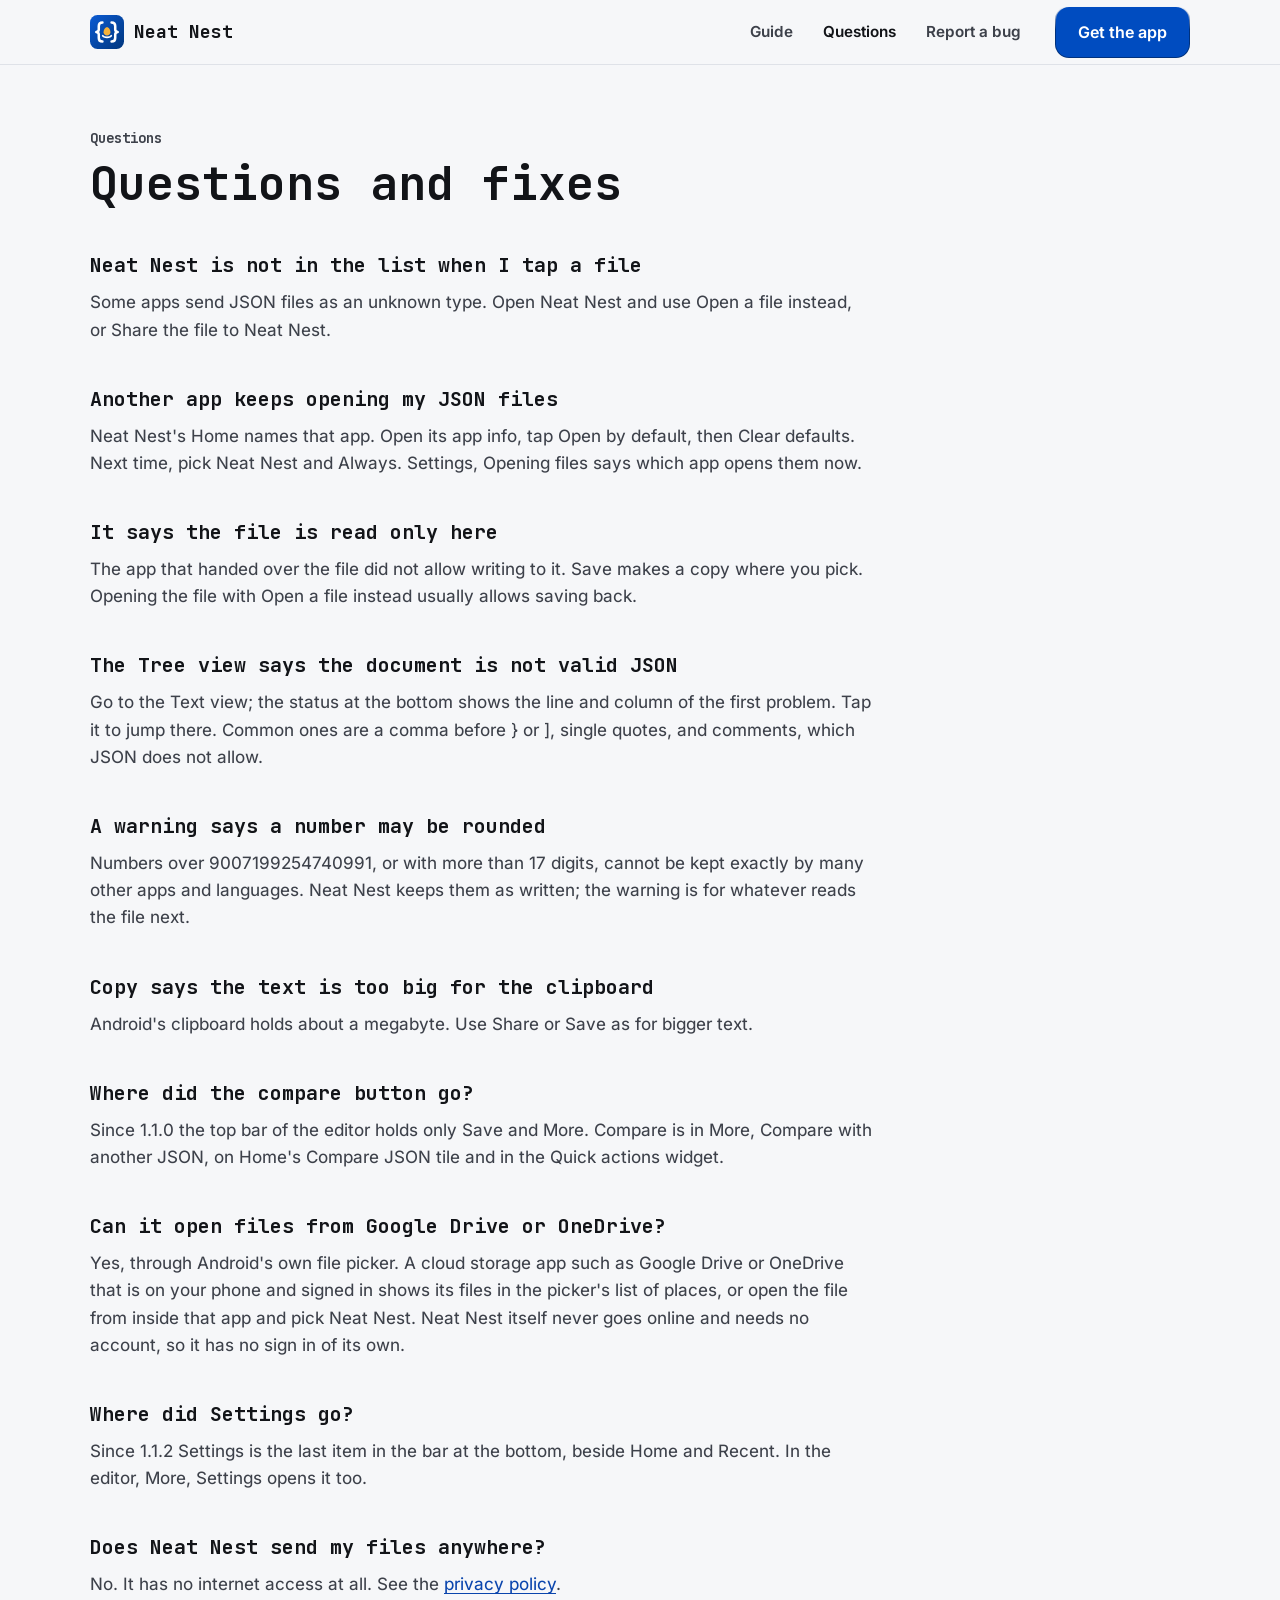
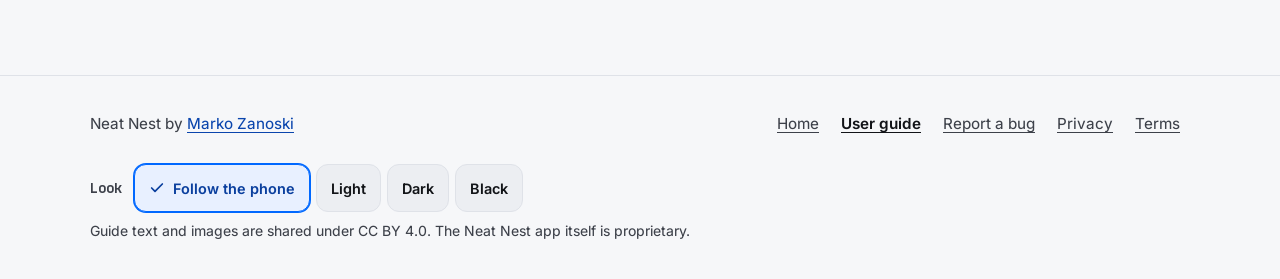
==== commit c919c562: "Guide describes 1.1.2: the bar with Home, Recent and Settings, Settings as a hub of six pages, and R" ====
--- a/docs/faq.html
+++ b/docs/faq.html
@@ -32,7 +32,7 @@
     <h2>Neat Nest is not in the list when I tap a file</h2>
     <p>Some apps send JSON files as an unknown type. Open Neat Nest and use Open a file instead, or Share the file to Neat Nest.</p>
     <h2>Another app keeps opening my JSON files</h2>
-    <p>Neat Nest's home screen names that app. Open its app info, tap Open by default, then Clear defaults. Next time, pick Neat Nest and Always. Settings, Opening files says which app opens them now.</p>
+    <p>Neat Nest's Home names that app. Open its app info, tap Open by default, then Clear defaults. Next time, pick Neat Nest and Always. Settings, Opening files says which app opens them now.</p>
     <h2>It says the file is read only here</h2>
     <p>The app that handed over the file did not allow writing to it. Save makes a copy where you pick. Opening the file with Open a file instead usually allows saving back.</p>
     <h2>The Tree view says the document is not valid JSON</h2>
@@ -42,7 +42,11 @@
     <h2>Copy says the text is too big for the clipboard</h2>
     <p>Android's clipboard holds about a megabyte. Use Share or Save as for bigger text.</p>
     <h2>Where did the compare button go?</h2>
-    <p>Since 1.1.0 the top bar of the editor holds only Save and More. Compare is in More, Compare with another JSON, on the home screen's Compare JSON tile and in the Quick actions widget.</p>
+    <p>Since 1.1.0 the top bar of the editor holds only Save and More. Compare is in More, Compare with another JSON, on Home's Compare JSON tile and in the Quick actions widget.</p>
+    <h2>Can it open files from Google Drive or OneDrive?</h2>
+    <p>Yes, through Android's own file picker. A cloud storage app such as Google Drive or OneDrive that is on your phone and signed in shows its files in the picker's list of places, or open the file from inside that app and pick Neat Nest. Neat Nest itself never goes online and needs no account, so it has no sign in of its own.</p>
+    <h2>Where did Settings go?</h2>
+    <p>Since 1.1.2 Settings is the last item in the bar at the bottom, beside Home and Recent. In the editor, More, Settings opens it too.</p>
     <h2>Does Neat Nest send my files anywhere?</h2>
     <p>No. It has no internet access at all. See the <a href="https://neatnest.zanoski.com/privacy">privacy policy</a>.</p>
     </article>
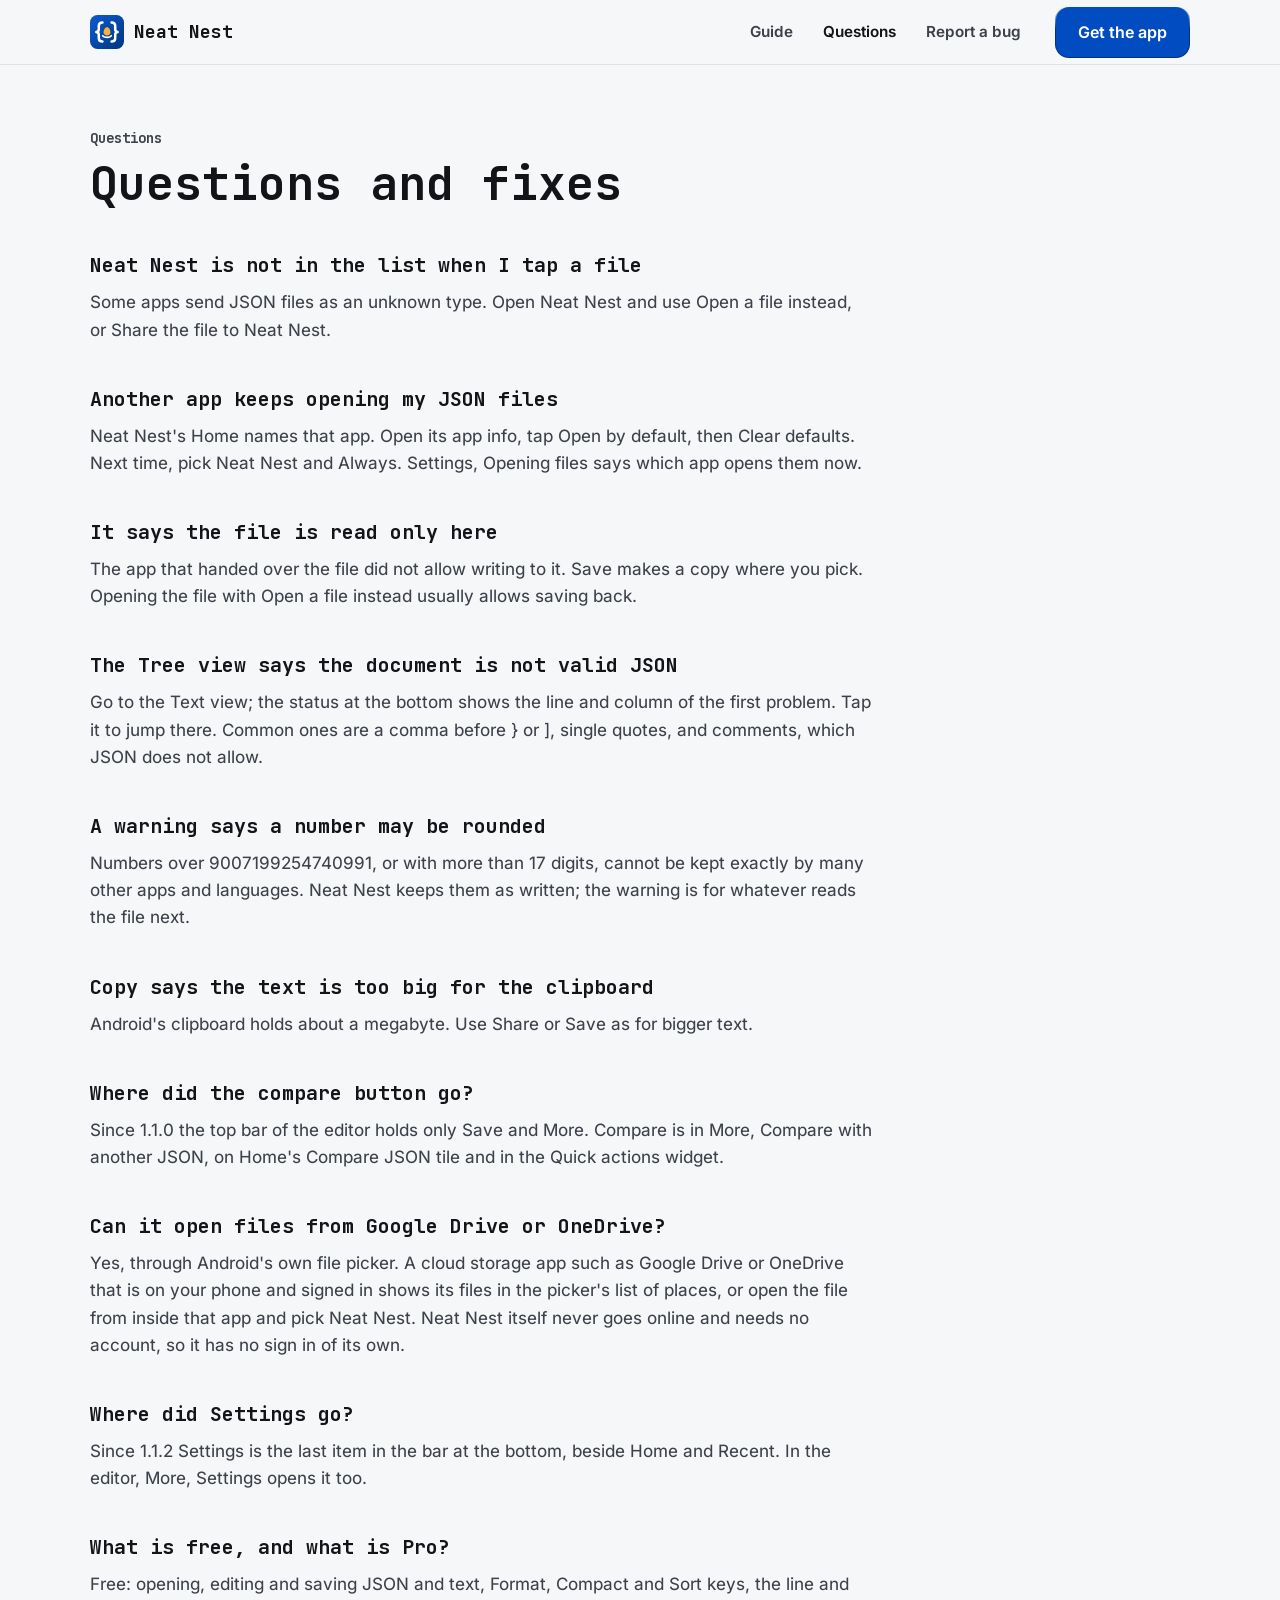
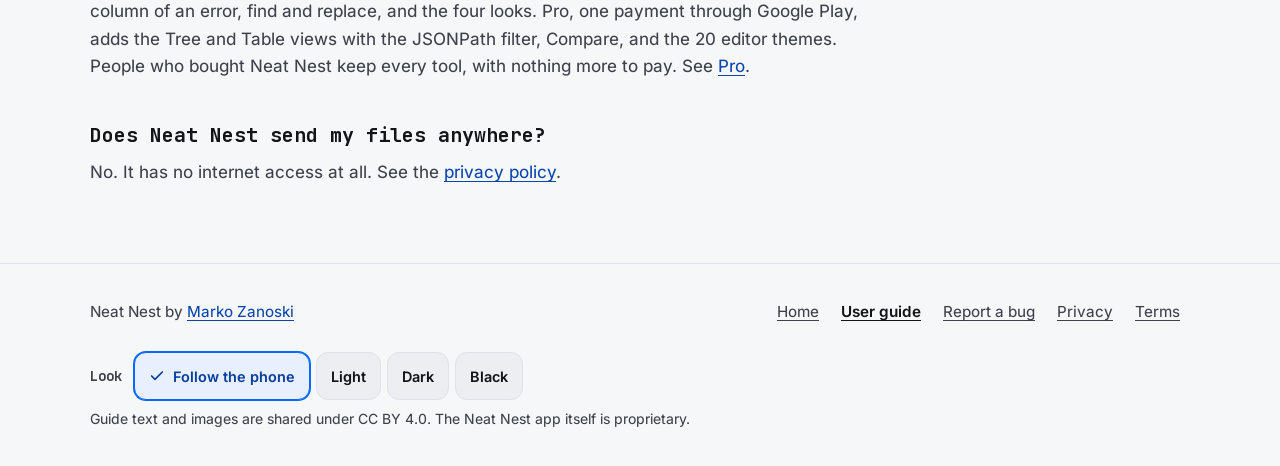
==== commit 58eebece: "Guide says Neat Nest is free to edit, Pro adds Tree, Table, Compare and the themes, and buyers keep " ====
--- a/docs/faq.html
+++ b/docs/faq.html
@@ -47,6 +47,8 @@
     <p>Yes, through Android's own file picker. A cloud storage app such as Google Drive or OneDrive that is on your phone and signed in shows its files in the picker's list of places, or open the file from inside that app and pick Neat Nest. Neat Nest itself never goes online and needs no account, so it has no sign in of its own.</p>
     <h2>Where did Settings go?</h2>
     <p>Since 1.1.2 Settings is the last item in the bar at the bottom, beside Home and Recent. In the editor, More, Settings opens it too.</p>
+    <h2>What is free, and what is Pro?</h2>
+    <p>Free: opening, editing and saving JSON and text, Format, Compact and Sort keys, the line and column of an error, find and replace, and the four looks. Pro, one payment through Google Play, adds the Tree and Table views with the JSONPath filter, Compare, and the 20 editor themes. People who bought Neat Nest keep every tool, with nothing more to pay. See <a href="guide.html#pro">Pro</a>.</p>
     <h2>Does Neat Nest send my files anywhere?</h2>
     <p>No. It has no internet access at all. See the <a href="https://neatnest.zanoski.com/privacy">privacy policy</a>.</p>
     </article>
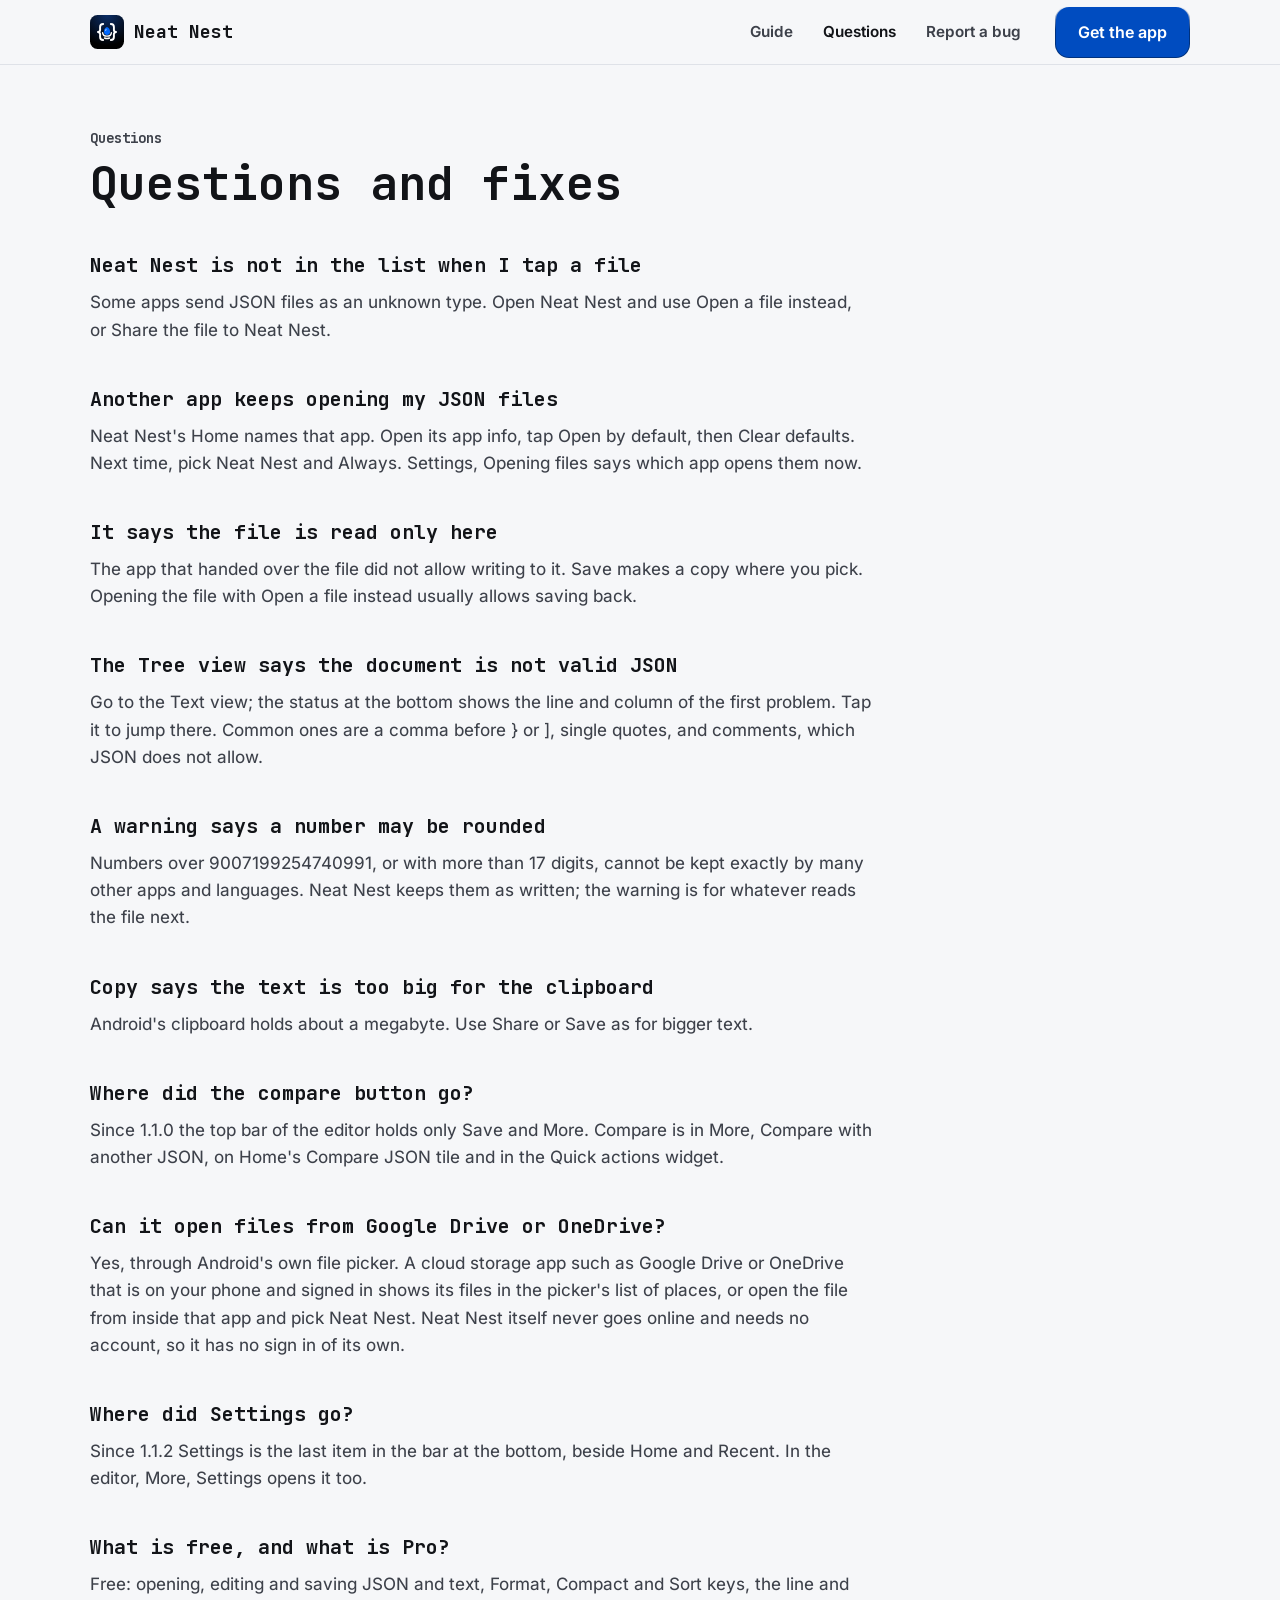
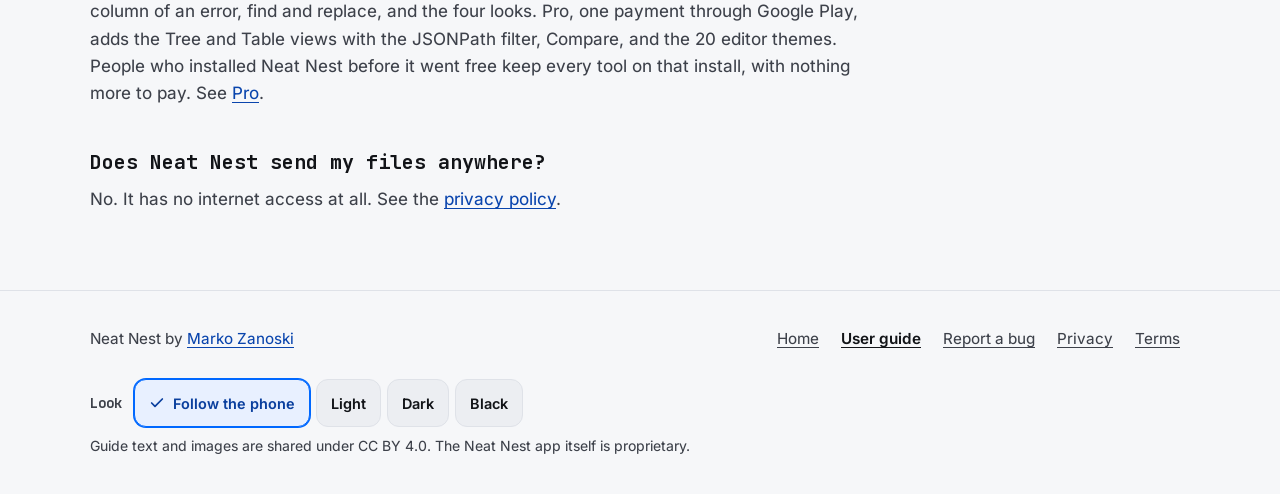
==== commit ad0b5106: "Tag the Play links with a referrer for the guide and the README, and word the founder line as the ap" ====
--- a/docs/faq.html
+++ b/docs/faq.html
@@ -21,7 +21,7 @@
   <div class="wrap">
     <a class="brand" href="index.html"><img src="img/icon.svg" alt="" width="34" height="34"><span>Neat Nest</span></a>
     <nav class="pages" aria-label="Guide pages"><a href="guide.html">Guide</a><a href="faq.html" aria-current="page">Questions</a><a href="report.html">Report a bug</a></nav>
-    <a class="key filled get" href="https://play.google.com/store/apps/details?id=com.zanoshky.neatnest">Get the app</a>
+    <a class="key filled get" href="https://play.google.com/store/apps/details?id=com.zanoshky.neatnest&amp;referrer=utm_source%3Dguide%26utm_medium%3Ddocs%26utm_campaign%3Dneat-nest-2026-11">Get the app</a>
   </div>
 </header>
 <main id="main" class="page">
@@ -48,7 +48,7 @@
     <h2>Where did Settings go?</h2>
     <p>Since 1.1.2 Settings is the last item in the bar at the bottom, beside Home and Recent. In the editor, More, Settings opens it too.</p>
     <h2>What is free, and what is Pro?</h2>
-    <p>Free: opening, editing and saving JSON and text, Format, Compact and Sort keys, the line and column of an error, find and replace, and the four looks. Pro, one payment through Google Play, adds the Tree and Table views with the JSONPath filter, Compare, and the 20 editor themes. People who bought Neat Nest keep every tool, with nothing more to pay. See <a href="guide.html#pro">Pro</a>.</p>
+    <p>Free: opening, editing and saving JSON and text, Format, Compact and Sort keys, the line and column of an error, find and replace, and the four looks. Pro, one payment through Google Play, adds the Tree and Table views with the JSONPath filter, Compare, and the 20 editor themes. People who installed Neat Nest before it went free keep every tool on that install, with nothing more to pay. See <a href="guide.html#pro">Pro</a>.</p>
     <h2>Does Neat Nest send my files anywhere?</h2>
     <p>No. It has no internet access at all. See the <a href="https://neatnest.zanoski.com/privacy">privacy policy</a>.</p>
     </article>
